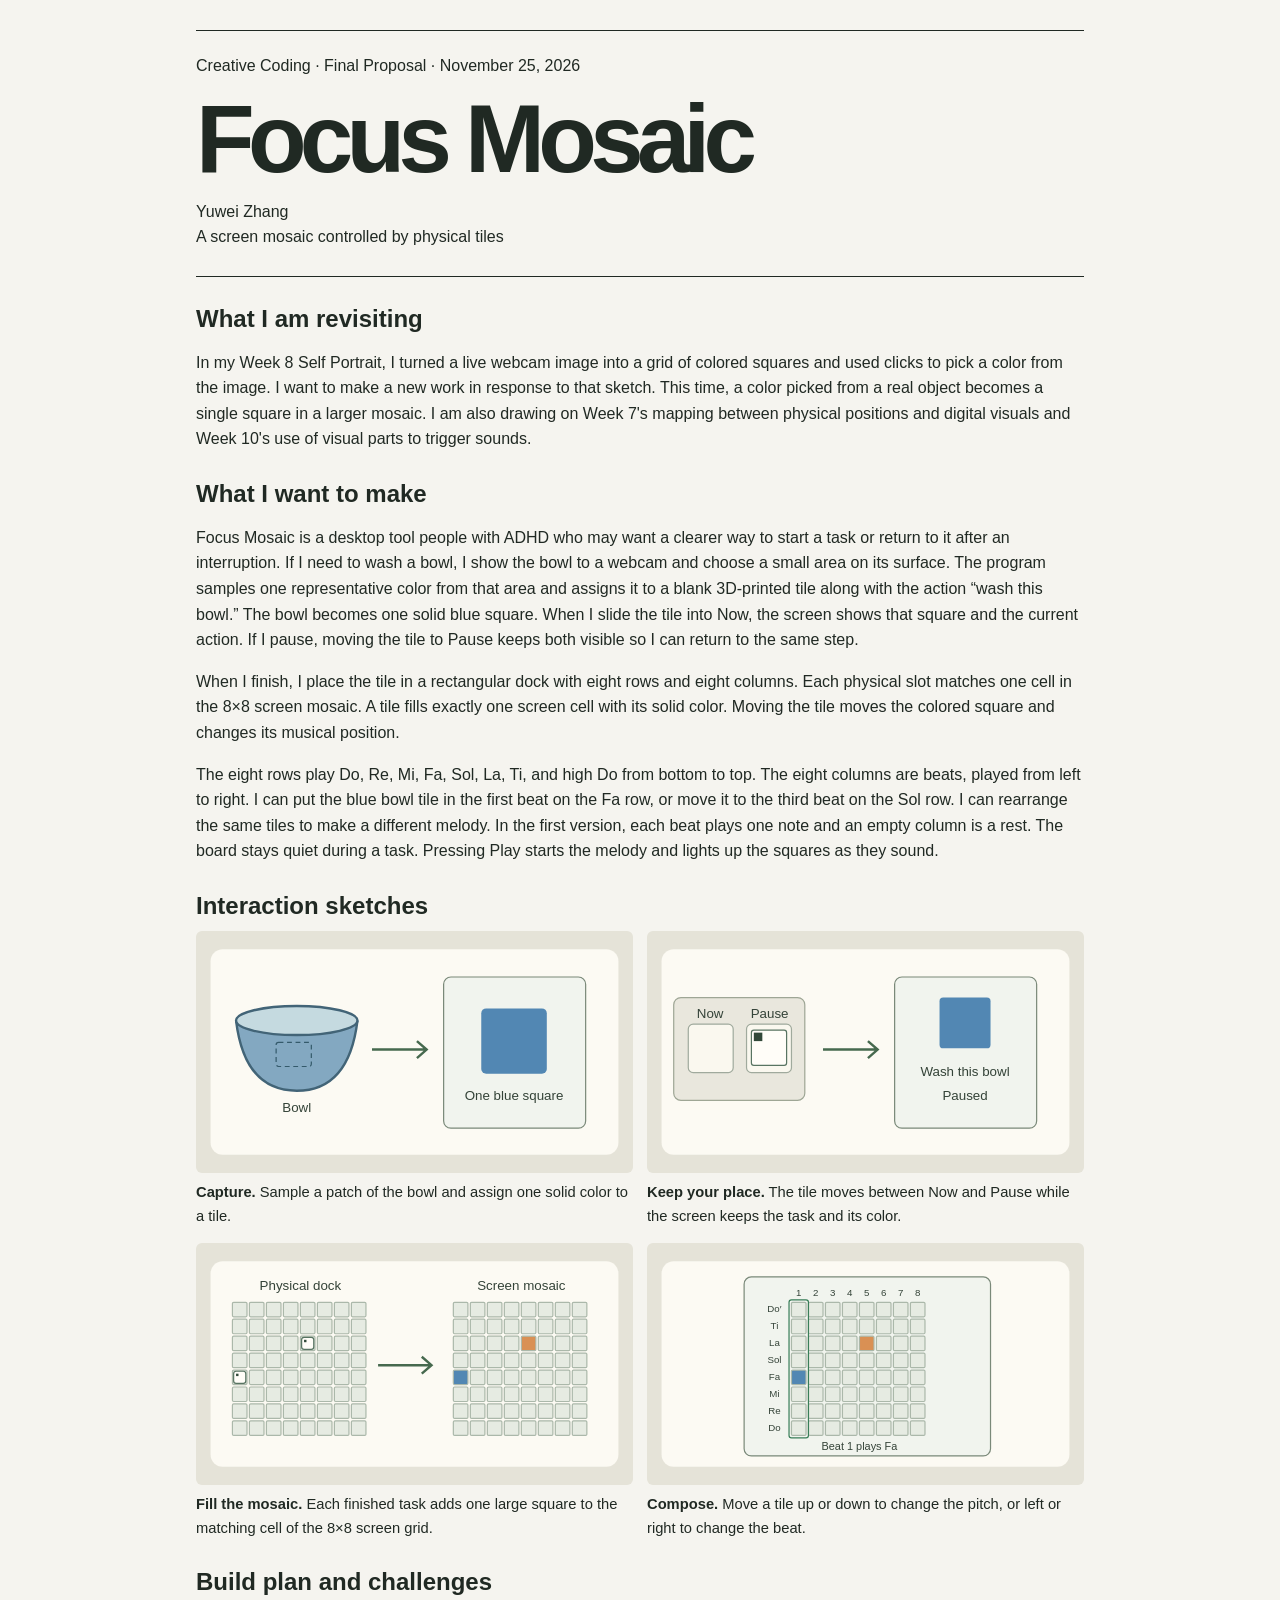
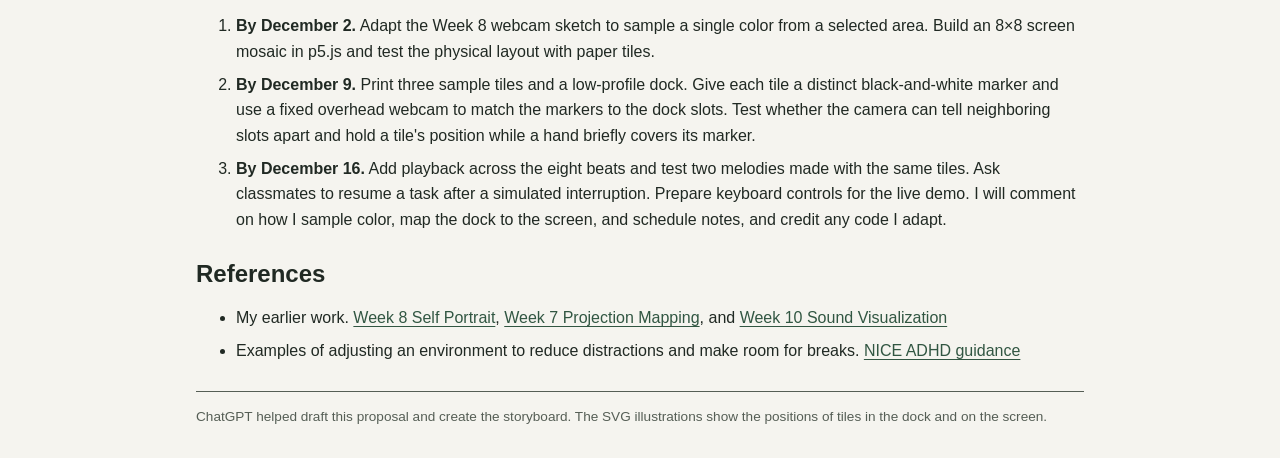
==== Final Proposal/index.html @ e8f75f10 "final proposal" ====
<!doctype html>
<html lang="en">
<head>
  <meta charset="utf-8">
  <meta name="viewport" content="width=device-width, initial-scale=1">
  <title>Focus Mosaic | Final Proposal</title>
  <link rel="stylesheet" href="style.css">
</head>
<body>
  <header>
    <p>Creative Coding · Final Proposal · November 25, 2026</p>
    <h1>Focus Mosaic</h1>
    <p>Yuwei Zhang</p>
    <p>A screen mosaic controlled by physical tiles</p>
  </header>
  <main>
    <section>
      <h2>What I am revisiting</h2>
      <p>In my Week 8 Self Portrait, I turned a live webcam image into a grid of colored squares and used clicks to pick a color from the image. I want to make a new work in response to that sketch. This time, a color picked from a real object becomes a single square in a larger mosaic. I am also drawing on Week 7's mapping between physical positions and digital visuals and Week 10's use of visual parts to trigger sounds.</p>
    </section>

    <section>
      <h2>What I want to make</h2>
      <p>Focus Mosaic is a desktop tool people with ADHD who may want a clearer way to start a task or return to it after an interruption. If I need to wash a bowl, I show the bowl to a webcam and choose a small area on its surface. The program samples one representative color from that area and assigns it to a blank 3D-printed tile along with the action “wash this bowl.” The bowl becomes one solid blue square. When I slide the tile into Now, the screen shows that square and the current action. If I pause, moving the tile to Pause keeps both visible so I can return to the same step.</p>
      <p>When I finish, I place the tile in a rectangular dock with eight rows and eight columns. Each physical slot matches one cell in the 8×8 screen mosaic. A tile fills exactly one screen cell with its solid color. Moving the tile moves the colored square and changes its musical position.</p>
      <p>The eight rows play Do, Re, Mi, Fa, Sol, La, Ti, and high Do from bottom to top. The eight columns are beats, played from left to right. I can put the blue bowl tile in the first beat on the Fa row, or move it to the third beat on the Sol row. I can rearrange the same tiles to make a different melody. In the first version, each beat plays one note and an empty column is a rest. The board stays quiet during a task. Pressing Play starts the melody and lights up the squares as they sound.</p>
    </section>

    <section aria-labelledby="sketches">
      <h2 id="sketches">Interaction sketches</h2>
      <div class="storyboard">
        <figure>
          <img src="images/capture-color.svg" width="360" height="200" alt="A selected area of a blue bowl is sampled into exactly one solid blue square.">
          <figcaption><strong>Capture.</strong> Sample a patch of the bowl and assign one solid color to a tile.</figcaption>
        </figure>
        <figure>
          <img src="images/pause-and-resume.svg" width="360" height="200" alt="The marked physical tile sits in Pause. The screen keeps one blue square and the label Wash this bowl.">
          <figcaption><strong>Keep your place.</strong> The tile moves between Now and Pause while the screen keeps the task and its color.</figcaption>
        </figure>
        <figure>
          <img src="images/fill-the-mosaic.svg" width="360" height="200" alt="An eight-by-eight physical dock and an eight-by-eight screen grid. Two plain tiles appear as two solid-color cells on screen.">
          <figcaption><strong>Fill the mosaic.</strong> Each finished task adds one large square to the matching cell of the 8×8 screen grid.</figcaption>
        </figure>
        <figure>
          <img src="images/compose-a-melody.svg" width="360" height="200" alt="Eight rows run from low Do at the bottom to high Do at the top. Eight columns are playback beats. The blue square plays Fa on beat one.">
          <figcaption><strong>Compose.</strong> Move a tile up or down to change the pitch, or left or right to change the beat.</figcaption>
        </figure>
      </div>
    </section>

    <section>
      <h2>Build plan and challenges</h2>
      <ol>
        <li><strong>By December 2.</strong> Adapt the Week 8 webcam sketch to sample a single color from a selected area. Build an 8×8 screen mosaic in p5.js and test the physical layout with paper tiles.</li>
        <li><strong>By December 9.</strong> Print three sample tiles and a low-profile dock. Give each tile a distinct black-and-white marker and use a fixed overhead webcam to match the markers to the dock slots. Test whether the camera can tell neighboring slots apart and hold a tile's position while a hand briefly covers its marker.</li>
        <li><strong>By December 16.</strong> Add playback across the eight beats and test two melodies made with the same tiles. Ask classmates to resume a task after a simulated interruption. Prepare keyboard controls for the live demo. I will comment on how I sample color, map the dock to the screen, and schedule notes, and credit any code I adapt.</li>
      </ol>
    </section>

    <section>
      <h2>References</h2>
      <ul>
        <li>My earlier work. <a href="https://yz13019-cpu.github.io/CC-yz13019/week8/">Week 8 Self Portrait</a>, <a href="https://yz13019-cpu.github.io/CC-yz13019/week7/03_75_mapping_multiple_faces/">Week 7 Projection Mapping</a>, and <a href="https://yz13019-cpu.github.io/CC-yz13019/week10/">Week 10 Sound Visualization</a></li>
        <li>Examples of adjusting an environment to reduce distractions and make room for breaks. <a href="https://www.nice.org.uk/guidance/ng87/chapter/recommendations">NICE ADHD guidance</a></li>
      </ul>
    </section>
  </main>
  <footer><p>ChatGPT helped draft this proposal and create the storyboard. The SVG illustrations show the positions of tiles in the dock and on the screen.</p></footer>
</body>
</html>
---- Final Proposal/style.css ----
* {
  box-sizing: border-box;
}

body {
  max-width: 1000px;
  margin: auto;
  padding: 30px clamp(18px, 5vw, 56px);
  background: #f5f4ef;
  color: #202923;
  font: 1rem/1.6 Arial, sans-serif;
}

header {
  border-block: 1px solid;
  padding: 22px 0 26px;
}

header p,
footer p {
  margin: 0;
}

h1 {
  font-size: clamp(3rem, 10vw, 6rem);
  line-height: 1;
  letter-spacing: -.07em;
  margin: 12px 0;
}

h2 {
  line-height: 1.2;
  margin: 0 0 10px;
}

section {
  margin: 28px 0;
}

a {
  color: #315642;
  text-underline-offset: 3px;
}

li + li {
  margin-top: .45em;
}

.storyboard {
  display: grid;
  grid-template-columns: repeat(2, minmax(0, 1fr));
  gap: 14px;
}

figure {
  margin: 0;
}

figcaption {
  margin-top: 8px;
  font-size: .92rem;
}

.storyboard img {
  display: block;
  width: 100%;
  height: auto;
  border-radius: 6px;
  background: #e5e3d8;
}

footer {
  border-top: 1px solid;
  padding-top: 14px;
  color: #555e55;
  font-size: .85rem;
}
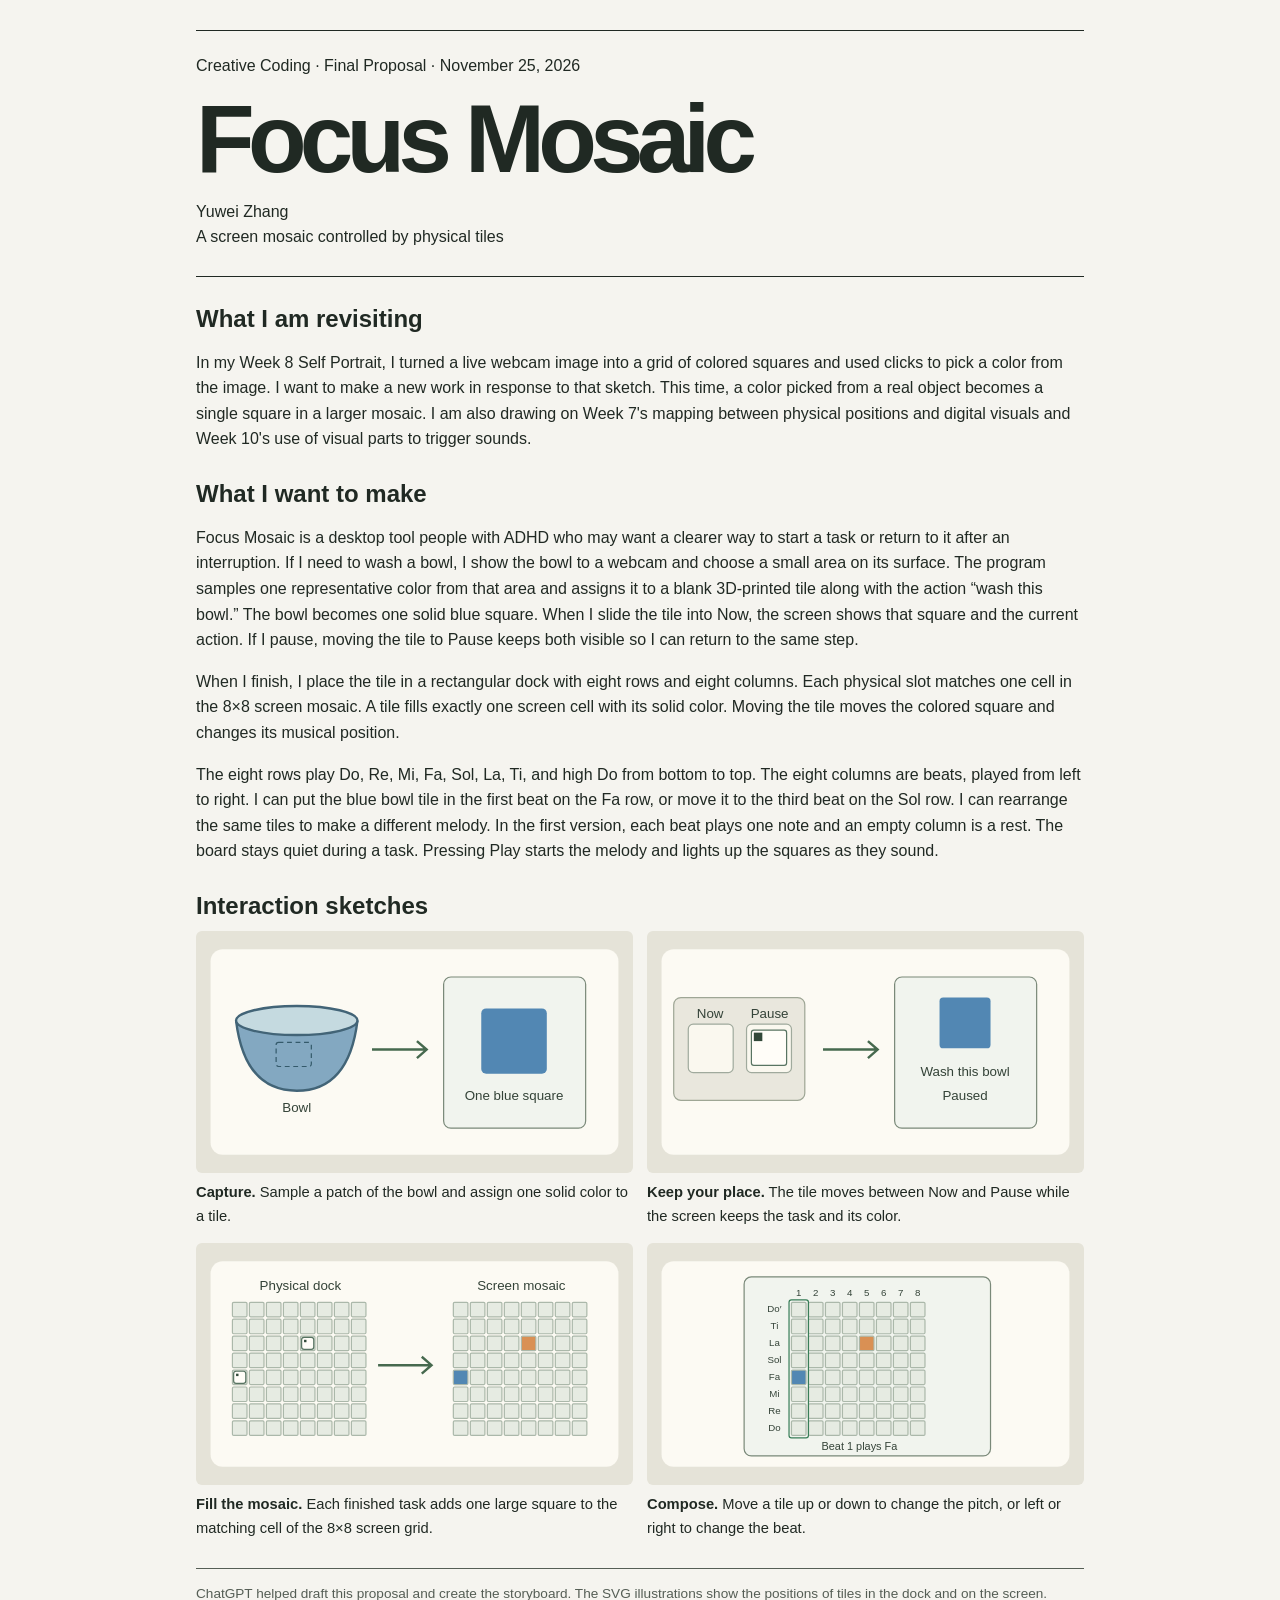
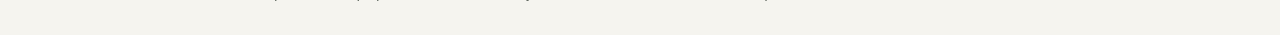
==== commit f39e2b4f: "Update index.html" ====
--- a/Final Proposal/index.html
+++ b/Final Proposal/index.html
@@ -48,22 +48,6 @@
       </div>
     </section>
 
-    <section>
-      <h2>Build plan and challenges</h2>
-      <ol>
-        <li><strong>By December 2.</strong> Adapt the Week 8 webcam sketch to sample a single color from a selected area. Build an 8×8 screen mosaic in p5.js and test the physical layout with paper tiles.</li>
-        <li><strong>By December 9.</strong> Print three sample tiles and a low-profile dock. Give each tile a distinct black-and-white marker and use a fixed overhead webcam to match the markers to the dock slots. Test whether the camera can tell neighboring slots apart and hold a tile's position while a hand briefly covers its marker.</li>
-        <li><strong>By December 16.</strong> Add playback across the eight beats and test two melodies made with the same tiles. Ask classmates to resume a task after a simulated interruption. Prepare keyboard controls for the live demo. I will comment on how I sample color, map the dock to the screen, and schedule notes, and credit any code I adapt.</li>
-      </ol>
-    </section>
-
-    <section>
-      <h2>References</h2>
-      <ul>
-        <li>My earlier work. <a href="https://yz13019-cpu.github.io/CC-yz13019/week8/">Week 8 Self Portrait</a>, <a href="https://yz13019-cpu.github.io/CC-yz13019/week7/03_75_mapping_multiple_faces/">Week 7 Projection Mapping</a>, and <a href="https://yz13019-cpu.github.io/CC-yz13019/week10/">Week 10 Sound Visualization</a></li>
-        <li>Examples of adjusting an environment to reduce distractions and make room for breaks. <a href="https://www.nice.org.uk/guidance/ng87/chapter/recommendations">NICE ADHD guidance</a></li>
-      </ul>
-    </section>
   </main>
   <footer><p>ChatGPT helped draft this proposal and create the storyboard. The SVG illustrations show the positions of tiles in the dock and on the screen.</p></footer>
 </body>
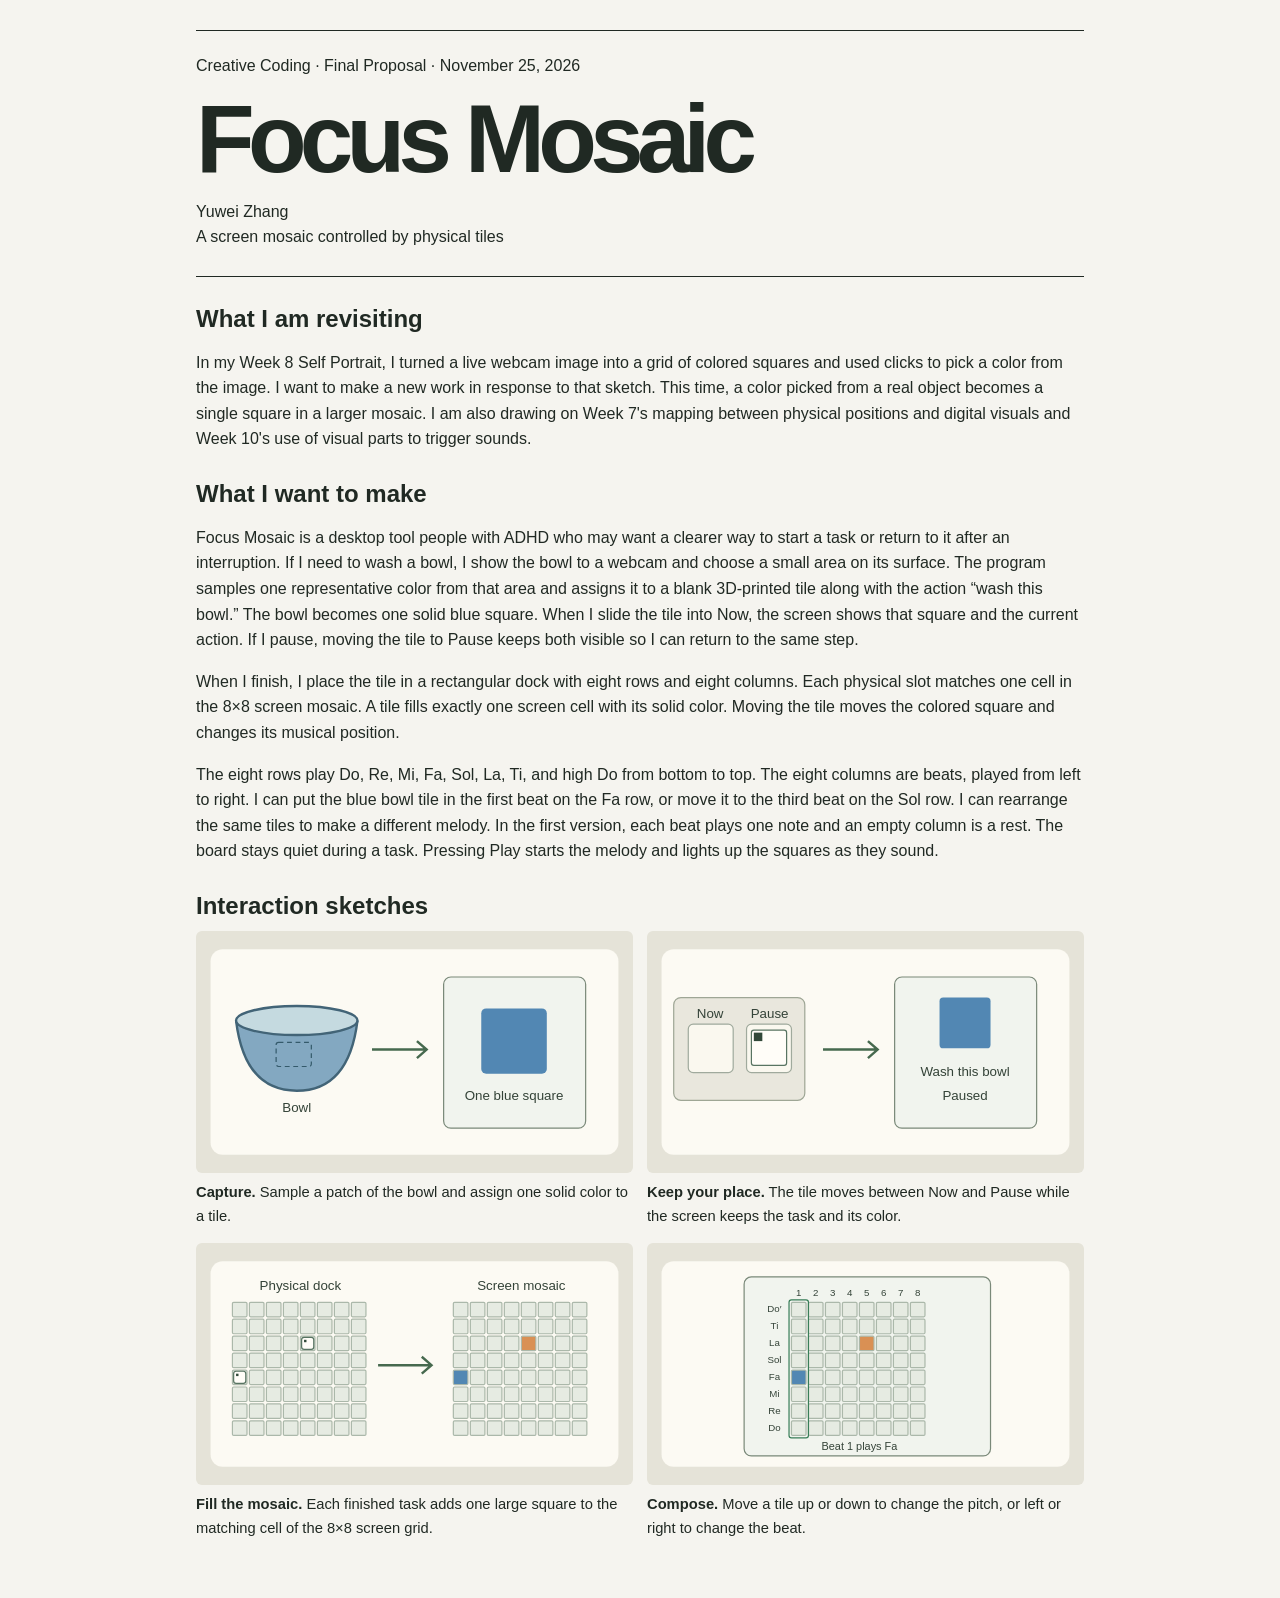
==== commit 4b0a52f9: "Update index.html" ====
--- a/Final Proposal/index.html
+++ b/Final Proposal/index.html
@@ -49,6 +49,5 @@
     </section>
 
   </main>
-  <footer><p>ChatGPT helped draft this proposal and create the storyboard. The SVG illustrations show the positions of tiles in the dock and on the screen.</p></footer>
 </body>
 </html>
